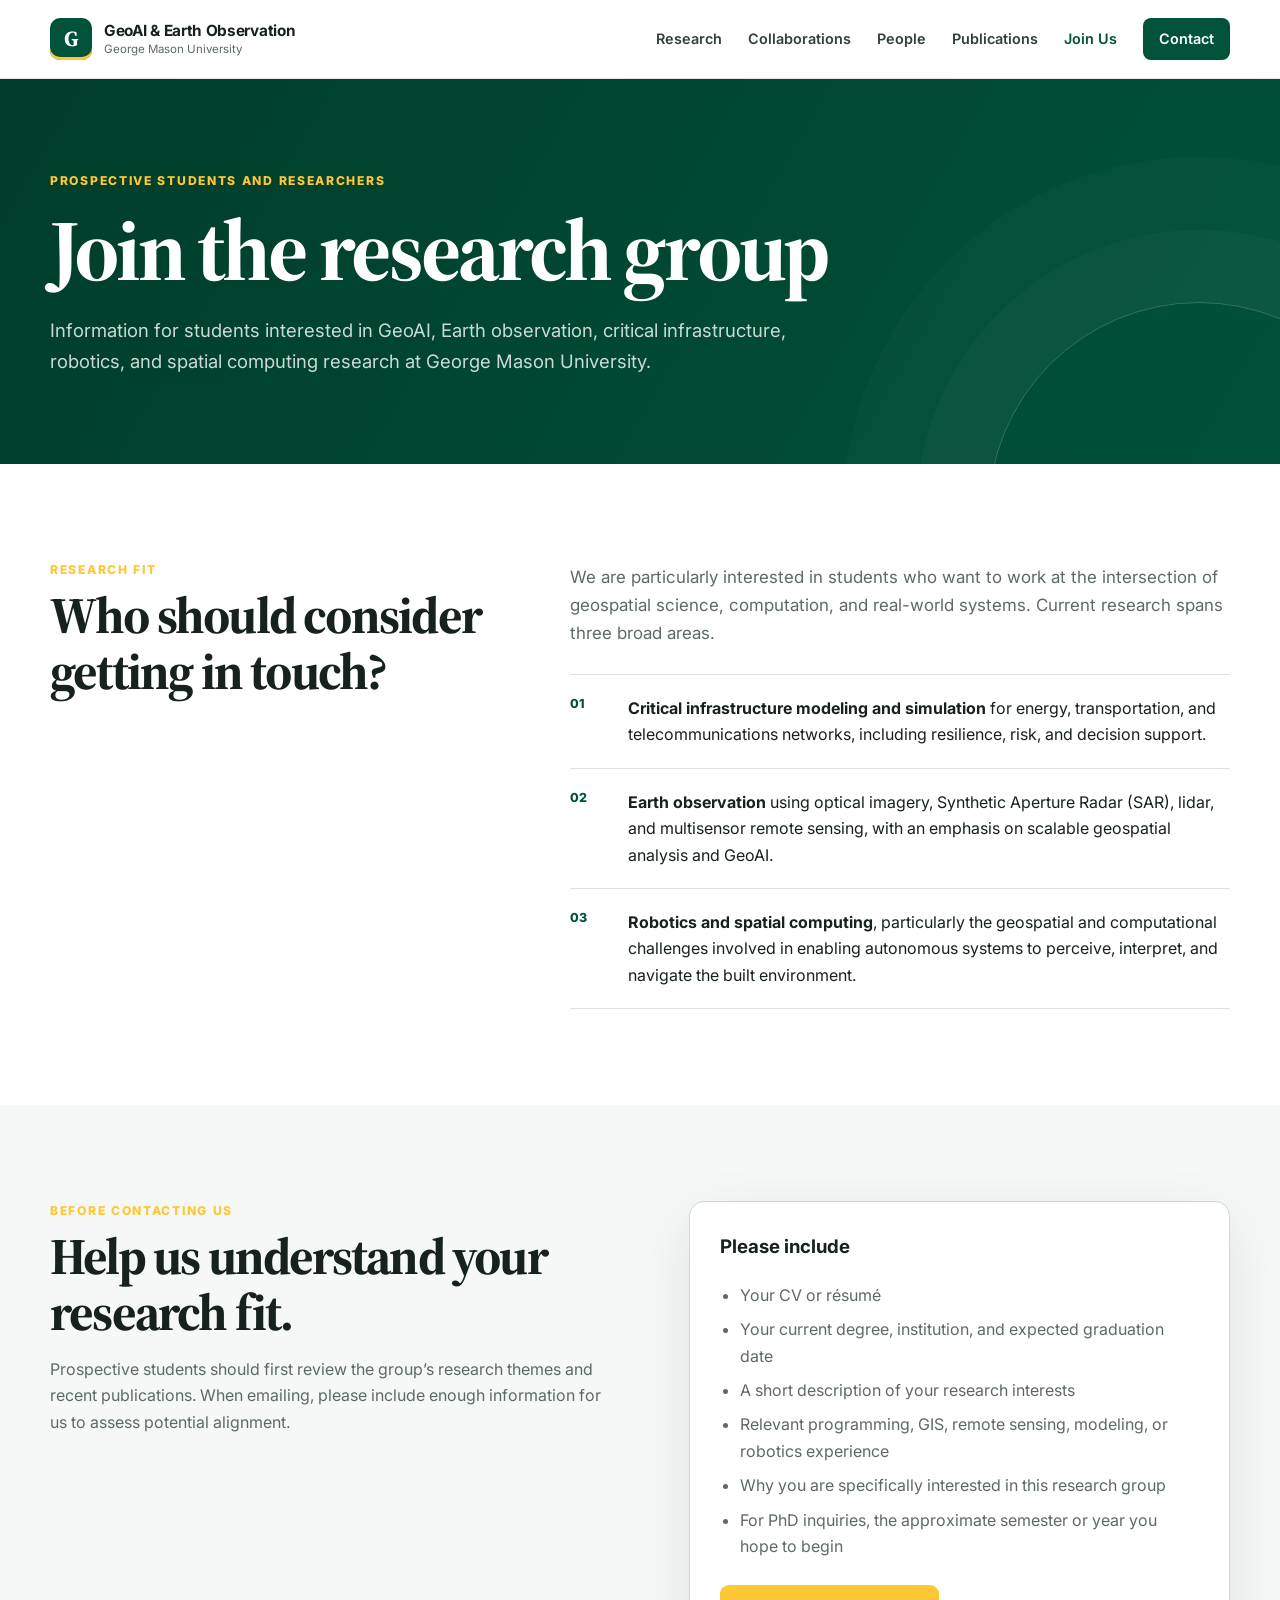
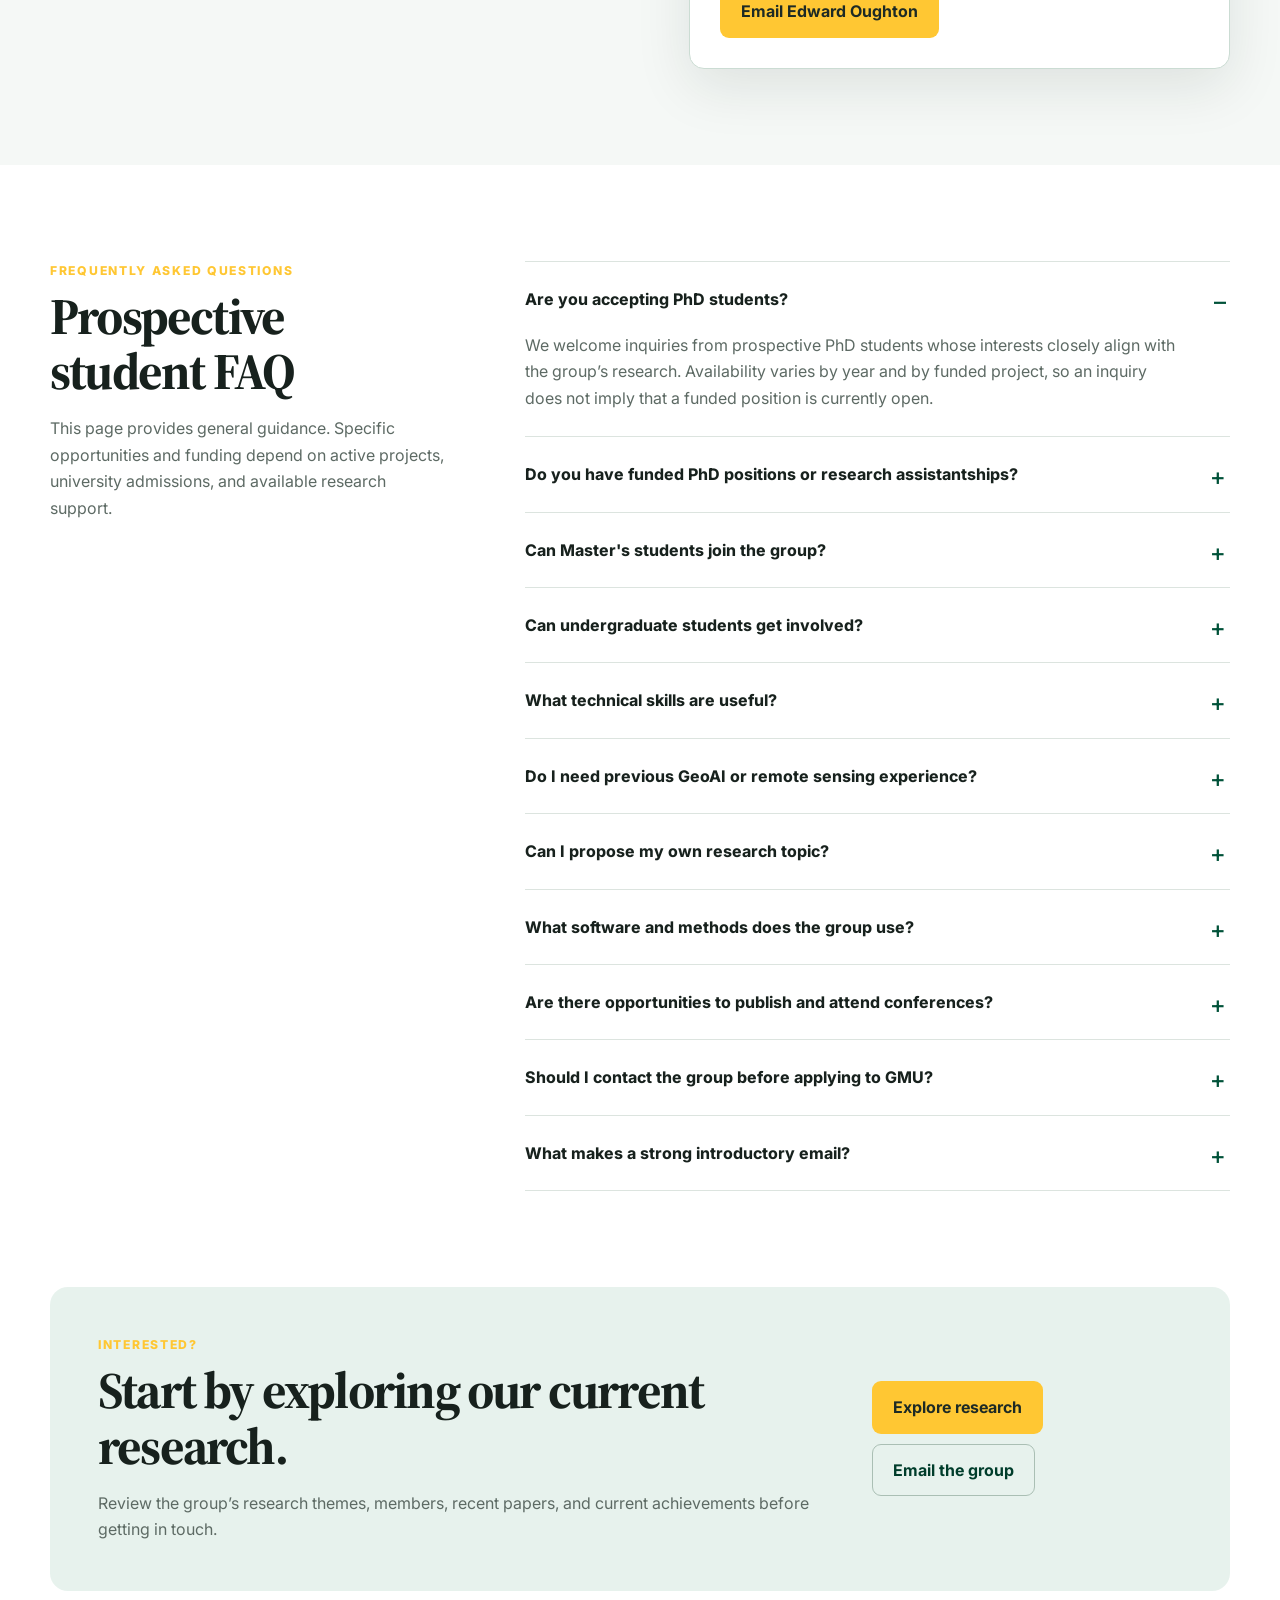
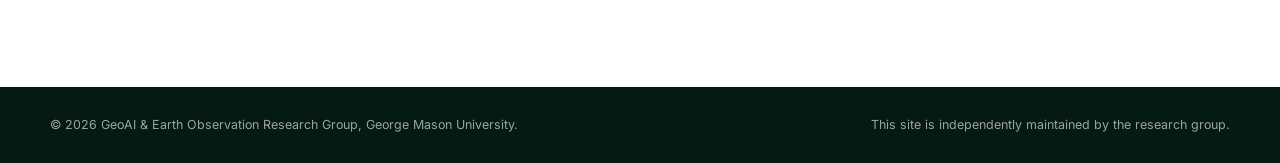
==== join.html @ 23104df9 "Add contents" ====
<!doctype html>
<html lang="en">
<head>
  <meta charset="utf-8">
  <meta name="viewport" content="width=device-width, initial-scale=1">
  <meta name="description" content="Information for prospective students interested in joining the GMU GeoAI and Earth Observation Research Group.">
  <meta name="theme-color" content="#005239">
  <title>Join Us | GMU GeoAI & Earth Observation Research Group</title>
  <link rel="preconnect" href="https://fonts.googleapis.com">
  <link rel="preconnect" href="https://fonts.gstatic.com" crossorigin>
  <link href="https://fonts.googleapis.com/css2?family=Inter:wght@400;500;600;700;800&family=Source+Serif+4:opsz,wght@8..60,600;8..60,700&display=swap" rel="stylesheet">
  <link rel="stylesheet" href="assets/css/styles.css">
  <script defer src="assets/js/main.js"></script>
</head>
<body>
  <a class="skip-link" href="#main-content">Skip to content</a>
  <header class="site-header">
    <div class="container nav-wrap">
      <a class="brand" href="index.html" aria-label="GeoAI and Earth Observation Research Group home">
        <span class="brand-mark" aria-hidden="true">G</span>
        <span class="brand-text"><strong>GeoAI & Earth Observation</strong><small>George Mason University</small></span>
      </a>
      <button class="menu-button" aria-expanded="false" aria-controls="site-navigation">
        <span class="sr-only">Toggle navigation</span><span></span><span></span><span></span>
      </button>
      <nav id="site-navigation" class="site-nav" aria-label="Primary navigation">
        <a href="index.html#research">Research</a>
        <a href="index.html#collaborations">Collaborations</a>
        <a href="index.html#people">People</a>
        <a href="index.html#publications">Publications</a>
        <a href="join.html" aria-current="page">Join Us</a>
        <a class="nav-cta" href="index.html#contact">Contact</a>
      </nav>
    </div>
  </header>

  <main id="main-content">
    <section class="subpage-hero">
      <div class="container subpage-hero-inner">
        <div class="eyebrow">Prospective students and researchers</div>
        <h1>Join the research group</h1>
        <p>Information for students interested in GeoAI, Earth observation, critical infrastructure, robotics, and spatial computing research at George Mason University.</p>
      </div>
    </section>

    <section class="section join-intro">
      <div class="container join-layout">
        <div>
          <div class="section-kicker">Research fit</div>
          <h2>Who should consider getting in touch?</h2>
        </div>
        <div class="join-copy">
          <p>We are particularly interested in students who want to work at the intersection of geospatial science, computation, and real-world systems. Current research spans three broad areas.</p>
          <ol class="numbered-themes">
            <li><strong>Critical infrastructure modeling and simulation</strong> for energy, transportation, and telecommunications networks, including resilience, risk, and decision support.</li>
            <li><strong>Earth observation</strong> using optical imagery, Synthetic Aperture Radar (SAR), lidar, and multisensor remote sensing, with an emphasis on scalable geospatial analysis and GeoAI.</li>
            <li><strong>Robotics and spatial computing</strong>, particularly the geospatial and computational challenges involved in enabling autonomous systems to perceive, interpret, and navigate the built environment.</li>
          </ol>
        </div>
      </div>
    </section>

    <section class="section section-tinted">
      <div class="container prospective-note">
        <div>
          <div class="section-kicker">Before contacting us</div>
          <h2>Help us understand your research fit.</h2>
          <p>Prospective students should first review the group’s research themes and recent publications. When emailing, please include enough information for us to assess potential alignment.</p>
        </div>
        <div class="contact-checklist">
          <h3>Please include</h3>
          <ul>
            <li>Your CV or résumé</li>
            <li>Your current degree, institution, and expected graduation date</li>
            <li>A short description of your research interests</li>
            <li>Relevant programming, GIS, remote sensing, modeling, or robotics experience</li>
            <li>Why you are specifically interested in this research group</li>
            <li>For PhD inquiries, the approximate semester or year you hope to begin</li>
          </ul>
          <a class="button button-primary" href="mailto:eoughton@gmu.edu?subject=Prospective%20GeoAI%20Research%20Student">Email Edward Oughton</a>
        </div>
      </div>
    </section>

    <section class="section faq-section">
      <div class="container faq-layout">
        <div class="faq-heading">
          <div class="section-kicker">Frequently asked questions</div>
          <h2>Prospective student FAQ</h2>
          <p>This page provides general guidance. Specific opportunities and funding depend on active projects, university admissions, and available research support.</p>
        </div>
        <div class="faq-list">
          <details open>
            <summary>Are you accepting PhD students?</summary>
            <p>We welcome inquiries from prospective PhD students whose interests closely align with the group’s research. Availability varies by year and by funded project, so an inquiry does not imply that a funded position is currently open.</p>
          </details>
          <details>
            <summary>Do you have funded PhD positions or research assistantships?</summary>
            <p>Funding opportunities depend on active grants, departmental support, and the timing of individual projects. When a specific funded position is available, details can be added to this page. Strong prospective students are still welcome to contact us to discuss research fit and possible pathways.</p>
          </details>
          <details>
            <summary>Can Master's students join the group?</summary>
            <p>Yes. Master's students may become involved through thesis or project work, research assistantships when available, independent research, or collaboration with ongoing group projects.</p>
          </details>
          <details>
            <summary>Can undergraduate students get involved?</summary>
            <p>Yes. Motivated undergraduates can contribute to suitable research tasks, particularly where they have or are developing skills in Python, GIS, remote sensing, data analysis, machine learning, or related computational methods.</p>
          </details>
          <details>
            <summary>What technical skills are useful?</summary>
            <p>Useful preparation includes Python, GIS, geospatial data processing, statistics, machine learning, remote sensing, network analysis, simulation, cloud or high-performance computing, and reproducible research workflows. The exact skill set depends on the project.</p>
          </details>
          <details>
            <summary>Do I need previous GeoAI or remote sensing experience?</summary>
            <p>Not necessarily. Strong quantitative, computational, engineering, or geospatial foundations can transfer well. We care about research potential, technical curiosity, and evidence that you can learn the methods needed for a project.</p>
          </details>
          <details>
            <summary>Can I propose my own research topic?</summary>
            <p>Potentially. Student-led ideas are welcome when they connect clearly with the group’s expertise and can be developed into a tractable research question. PhD projects generally benefit from substantial overlap with active faculty research and available data, methods, and funding.</p>
          </details>
          <details>
            <summary>What software and methods does the group use?</summary>
            <p>Projects commonly involve Python and open-source geospatial tools, GIS, Earth observation processing, machine learning and computer vision, spatial network analysis, simulation, and scalable computing. Individual projects may use additional domain-specific software or hardware.</p>
          </details>
          <details>
            <summary>Are there opportunities to publish and attend conferences?</summary>
            <p>Research is undertaken with the aim of producing rigorous, publishable scholarship where appropriate. Conference participation and publication opportunities depend on the maturity of the work, available funding, and each student’s contribution.</p>
          </details>
          <details>
            <summary>Should I contact the group before applying to GMU?</summary>
            <p>For prospective PhD students, contacting us before applying can be useful when there is a strong research match. Formal admission, however, is handled through George Mason University's relevant academic program and is separate from an informal research-group conversation.</p>
          </details>
          <details>
            <summary>What makes a strong introductory email?</summary>
            <p>A strong email is short and specific. Explain the research problem that interests you, why it connects with our work, the relevant skills or experience you already have, and what kind of opportunity you are seeking. Attach a CV and avoid generic messages sent to many faculty members.</p>
          </details>
        </div>
      </div>
    </section>

    <section class="section join-cta-section">
      <div class="container opportunity-card">
        <div>
          <div class="section-kicker">Interested?</div>
          <h2>Start by exploring our current research.</h2>
          <p>Review the group’s research themes, members, recent papers, and current achievements before getting in touch.</p>
        </div>
        <div class="join-actions">
          <a class="button button-primary" href="index.html#research">Explore research</a>
          <a class="button button-outline-dark" href="mailto:eoughton@gmu.edu?subject=Prospective%20GeoAI%20Research%20Student">Email the group</a>
        </div>
      </div>
    </section>
  </main>

  <footer class="site-footer">
    <div class="container footer-wrap">
      <p>© <span id="current-year"></span> GeoAI & Earth Observation Research Group, George Mason University.</p>
      <p>This site is independently maintained by the research group.</p>
    </div>
  </footer>
</body>
</html>
---- assets/css/styles.css ----
:root {
  --mason-green: #005239;
  --mason-green-deep: #003d2b;
  --mason-green-light: #e7f2ed;
  --mason-gold: #ffc733;
  --ink: #17211d;
  --muted: #5d6a64;
  --line: #dce4df;
  --surface: #ffffff;
  --surface-soft: #f5f8f6;
  --dark: #10251e;
  --max-width: 1180px;
  --shadow: 0 18px 55px rgba(16, 37, 30, 0.10);
}

* { box-sizing: border-box; }

html {
  scroll-behavior: smooth;
  scroll-padding-top: 88px;
}

body {
  margin: 0;
  color: var(--ink);
  background: var(--surface);
  font-family: "Inter", system-ui, -apple-system, BlinkMacSystemFont, "Segoe UI", sans-serif;
  line-height: 1.65;
}

body.menu-open { overflow: hidden; }

a { color: inherit; }

img {
  display: block;
  max-width: 100%;
}

button, input, textarea, select { font: inherit; }

.container {
  width: min(calc(100% - 40px), var(--max-width));
  margin-inline: auto;
}

.sr-only {
  position: absolute;
  width: 1px;
  height: 1px;
  padding: 0;
  margin: -1px;
  overflow: hidden;
  clip: rect(0, 0, 0, 0);
  white-space: nowrap;
  border: 0;
}

.skip-link {
  position: fixed;
  top: 12px;
  left: 12px;
  z-index: 1000;
  transform: translateY(-160%);
  padding: 10px 14px;
  background: var(--mason-gold);
  color: var(--ink);
  font-weight: 700;
  text-decoration: none;
  border-radius: 6px;
}

.skip-link:focus { transform: translateY(0); }

.site-header {
  position: sticky;
  top: 0;
  z-index: 100;
  border-bottom: 1px solid rgba(220, 228, 223, 0.85);
  background: rgba(255, 255, 255, 0.94);
  backdrop-filter: blur(14px);
}

.nav-wrap {
  min-height: 78px;
  display: flex;
  align-items: center;
  justify-content: space-between;
  gap: 24px;
}

.brand {
  display: inline-flex;
  align-items: center;
  gap: 12px;
  text-decoration: none;
}

.brand-mark {
  width: 42px;
  height: 42px;
  display: grid;
  place-items: center;
  border-radius: 10px;
  color: white;
  background: var(--mason-green);
  font-family: "Source Serif 4", Georgia, serif;
  font-weight: 700;
  font-size: 1.35rem;
  box-shadow: inset 0 -3px 0 var(--mason-gold);
}

.brand-text {
  display: flex;
  flex-direction: column;
  line-height: 1.15;
}

.brand-text strong {
  font-size: 0.96rem;
  letter-spacing: -0.02em;
}

.brand-text small {
  margin-top: 4px;
  color: var(--muted);
  font-size: 0.72rem;
}

.site-nav {
  display: flex;
  align-items: center;
  gap: 26px;
}

.site-nav a {
  color: #314039;
  font-size: 0.9rem;
  font-weight: 600;
  text-decoration: none;
}

.site-nav a:hover,
.site-nav a:focus-visible { color: var(--mason-green); }

.site-nav .nav-cta {
  padding: 9px 16px;
  color: white;
  border-radius: 8px;
  background: var(--mason-green);
}

.menu-button {
  display: none;
  width: 44px;
  height: 44px;
  padding: 10px;
  border: 0;
  background: transparent;
  cursor: pointer;
}

.menu-button span:not(.sr-only) {
  display: block;
  height: 2px;
  margin: 5px 0;
  background: var(--ink);
}

.hero {
  position: relative;
  min-height: 680px;
  display: grid;
  align-items: center;
  overflow: hidden;
  color: white;
  background:
    radial-gradient(circle at 78% 25%, rgba(255, 199, 51, 0.22), transparent 18%),
    radial-gradient(circle at 80% 50%, rgba(100, 183, 144, 0.23), transparent 28%),
    linear-gradient(120deg, #003d2b 0%, #005239 50%, #0a6a4b 100%);
}

.hero-grid {
  position: absolute;
  inset: 0;
  opacity: 0.16;
  background-image:
    linear-gradient(rgba(255,255,255,.16) 1px, transparent 1px),
    linear-gradient(90deg, rgba(255,255,255,.16) 1px, transparent 1px);
  background-size: 64px 64px;
  transform: perspective(700px) rotateX(58deg) scale(1.7) translateY(18%);
  transform-origin: center bottom;
}

.hero::after {
  content: "";
  position: absolute;
  width: 520px;
  height: 520px;
  right: -110px;
  bottom: -220px;
  border: 1px solid rgba(255,255,255,.24);
  border-radius: 50%;
  box-shadow:
    0 0 0 70px rgba(255,255,255,.025),
    0 0 0 145px rgba(255,255,255,.018);
}

.hero-content {
  position: relative;
  z-index: 2;
  padding-block: 100px 84px;
}

.eyebrow,
.section-kicker {
  color: var(--mason-gold);
  font-size: 0.76rem;
  font-weight: 800;
  letter-spacing: 0.14em;
  text-transform: uppercase;
}

.hero h1,
.section h2 {
  font-family: "Source Serif 4", Georgia, serif;
  letter-spacing: -0.035em;
  line-height: 1.08;
}

.hero h1 {
  max-width: 830px;
  margin: 18px 0 24px;
  font-size: clamp(3rem, 7vw, 5.8rem);
}

.hero-copy {
  max-width: 760px;
  margin: 0;
  color: rgba(255,255,255,.84);
  font-size: clamp(1.05rem, 2vw, 1.3rem);
}

.hero-actions {
  display: flex;
  flex-wrap: wrap;
  gap: 14px;
  margin-top: 34px;
}

.button {
  display: inline-flex;
  align-items: center;
  justify-content: center;
  min-height: 48px;
  padding: 12px 20px;
  border: 1px solid transparent;
  border-radius: 9px;
  font-weight: 700;
  text-decoration: none;
  transition: transform .2s ease, box-shadow .2s ease, background .2s ease;
}

.button:hover {
  transform: translateY(-2px);
  box-shadow: 0 12px 30px rgba(0,0,0,.16);
}

.button-primary {
  color: #1d2a25;
  background: var(--mason-gold);
}

.button-secondary {
  color: white;
  border-color: rgba(255,255,255,.45);
  background: rgba(255,255,255,.08);
}

.hero-stats {
  max-width: 760px;
  display: grid;
  grid-template-columns: repeat(3, 1fr);
  gap: 1px;
  margin: 64px 0 0;
  overflow: hidden;
  border: 1px solid rgba(255,255,255,.22);
  border-radius: 12px;
  background: rgba(255,255,255,.18);
}

.stat {
  padding: 18px 20px;
  background: rgba(0,61,43,.62);
}

.stat dt {
  color: rgba(255,255,255,.68);
  font-size: 0.75rem;
  text-transform: uppercase;
  letter-spacing: .08em;
}

.stat dd {
  margin: 2px 0 0;
  font-size: 1.3rem;
  font-weight: 800;
}

.section { padding: 96px 0; }

.section h2 {
  margin: 8px 0 0;
  font-size: clamp(2.1rem, 4vw, 3.4rem);
}

.intro-section { padding-block: 86px; }

.intro-grid {
  display: grid;
  grid-template-columns: 1.05fr .95fr;
  gap: 90px;
  align-items: start;
}

.intro-copy {
  color: var(--muted);
  font-size: 1.05rem;
}

.intro-copy p:first-child {
  margin-top: 8px;
  color: var(--ink);
  font-weight: 600;
}

.section-tinted { background: var(--surface-soft); }

.section-heading {
  display: flex;
  justify-content: space-between;
  align-items: end;
  gap: 50px;
  margin-bottom: 42px;
}

.section-heading > p {
  max-width: 500px;
  margin: 0 0 8px;
  color: var(--muted);
}

.card-grid {
  display: grid;
  grid-template-columns: repeat(2, 1fr);
  gap: 22px;
}

.research-card {
  position: relative;
  min-height: 300px;
  padding: 32px;
  overflow: hidden;
  border: 1px solid var(--line);
  border-radius: 15px;
  background: white;
  transition: transform .2s ease, box-shadow .2s ease, border-color .2s ease;
}

.research-card:hover {
  transform: translateY(-4px);
  border-color: #b7cac0;
  box-shadow: var(--shadow);
}

.research-card::after {
  content: attr(data-index);
  position: absolute;
  right: 22px;
  bottom: -26px;
  color: rgba(0,82,57,.055);
  font-family: "Source Serif 4", Georgia, serif;
  font-size: 8rem;
  font-weight: 700;
  line-height: 1;
}

.research-icon {
  width: 46px;
  height: 46px;
  display: grid;
  place-items: center;
  border-radius: 11px;
  color: var(--mason-green);
  background: var(--mason-green-light);
  font-weight: 800;
}

.research-card h3 {
  margin: 28px 0 10px;
  font-size: 1.35rem;
}

.research-card p {
  max-width: 90%;
  margin: 0;
  color: var(--muted);
}

.featured-project {
  color: white;
  background: var(--dark);
}

.project-layout {
  display: grid;
  grid-template-columns: 1fr 1fr;
  gap: 90px;
  align-items: center;
}

.project-visual {
  position: relative;
  aspect-ratio: 1 / .78;
  min-height: 390px;
  overflow: hidden;
  border: 1px solid rgba(255,255,255,.15);
  border-radius: 20px;
  background:
    linear-gradient(rgba(255,255,255,.05) 1px, transparent 1px),
    linear-gradient(90deg, rgba(255,255,255,.05) 1px, transparent 1px),
    radial-gradient(circle at 50% 55%, #0a6a4b, #061a14 60%);
  background-size: 34px 34px, 34px 34px, auto;
}

.earth-disc {
  position: absolute;
  width: 230px;
  height: 230px;
  left: 50%;
  top: 54%;
  transform: translate(-50%, -50%);
  border-radius: 50%;
  background:
    radial-gradient(circle at 35% 30%, rgba(255,255,255,.45), transparent 5%),
    radial-gradient(circle at 60% 40%, #62a985 0 12%, transparent 13%),
    radial-gradient(circle at 38% 60%, #82b59c 0 16%, transparent 17%),
    radial-gradient(circle at 50% 50%, #265f4b, #0c3e2d 70%);
  box-shadow:
    inset -30px -20px 50px rgba(0,0,0,.4),
    0 0 60px rgba(80,190,135,.25);
}

.orbit {
  position: absolute;
  left: 50%;
  top: 54%;
  border: 1px solid rgba(255,199,51,.68);
  border-radius: 50%;
}

.orbit-one {
  width: 360px;
  height: 160px;
  transform: translate(-50%, -50%) rotate(-20deg);
}

.orbit-two {
  width: 370px;
  height: 170px;
  transform: translate(-50%, -50%) rotate(62deg);
  border-color: rgba(255,255,255,.35);
}

.data-node {
  position: absolute;
  width: 12px;
  height: 12px;
  border: 3px solid var(--mason-gold);
  border-radius: 50%;
  background: white;
  box-shadow: 0 0 18px var(--mason-gold);
}

.node-one { left: 22%; top: 33%; }
.node-two { right: 20%; top: 30%; }
.node-three { right: 31%; bottom: 19%; }

.project-copy h2 { margin-bottom: 24px; }

.project-copy p {
  color: rgba(255,255,255,.74);
  font-size: 1.05rem;
}

.tag-list {
  display: flex;
  flex-wrap: wrap;
  gap: 9px;
  padding: 0;
  margin: 28px 0;
  list-style: none;
}

.tag-list li {
  padding: 7px 10px;
  border: 1px solid rgba(255,255,255,.2);
  border-radius: 999px;
  color: rgba(255,255,255,.8);
  font-size: .78rem;
  font-weight: 600;
}

.text-link {
  display: inline-flex;
  gap: 10px;
  align-items: center;
  color: var(--mason-green);
  font-weight: 750;
  text-decoration: none;
}

.project-copy .text-link,
.light-link { color: var(--mason-gold); }

.filter-row {
  display: flex;
  flex-wrap: wrap;
  gap: 9px;
  margin-bottom: 30px;
}

.filter-button {
  padding: 8px 14px;
  border: 1px solid var(--line);
  border-radius: 999px;
  color: var(--muted);
  background: white;
  font-weight: 650;
  cursor: pointer;
}

.filter-button.active,
.filter-button:hover {
  color: white;
  border-color: var(--mason-green);
  background: var(--mason-green);
}

.people-grid {
  display: grid;
  grid-template-columns: repeat(3, 1fr);
  gap: 24px;
}

.person-card {
  overflow: hidden;
  border: 1px solid var(--line);
  border-radius: 14px;
  background: white;
}

.person-image {
  aspect-ratio: 4 / 3;
  display: grid;
  place-items: center;
  color: rgba(255,255,255,.9);
  background:
    linear-gradient(135deg, rgba(255,255,255,.14), transparent),
    var(--mason-green);
  font-family: "Source Serif 4", Georgia, serif;
  font-size: 3.2rem;
  font-weight: 700;
}

.person-image img {
  width: 100%;
  height: 100%;
  object-fit: cover;
  object-position: center;
}

.person-image.image-fallback {
  color: rgba(255,255,255,.9);
}

.person-body { padding: 23px; }

.person-role {
  color: var(--mason-green);
  font-size: .74rem;
  font-weight: 800;
  letter-spacing: .08em;
  text-transform: uppercase;
}

.person-card h3 {
  margin: 6px 0 8px;
  font-size: 1.2rem;
}

.person-card p {
  margin: 0 0 16px;
  color: var(--muted);
  font-size: .9rem;
}

.section-dark {
  color: white;
  background: var(--dark);
}

.section-heading-light > p { color: rgba(255,255,255,.65); }

.publication-list {
  border-top: 1px solid rgba(255,255,255,.14);
}

.publication-item {
  display: grid;
  grid-template-columns: 90px 1fr auto;
  gap: 28px;
  align-items: start;
  padding: 28px 0;
  border-bottom: 1px solid rgba(255,255,255,.14);
}

.publication-year {
  color: var(--mason-gold);
  font-weight: 800;
}

.publication-item h3 {
  margin: 0 0 7px;
  font-size: 1.05rem;
  line-height: 1.45;
}

.publication-item p {
  margin: 0;
  color: rgba(255,255,255,.62);
  font-size: .9rem;
}

.publication-type {
  padding: 6px 9px;
  border: 1px solid rgba(255,255,255,.2);
  border-radius: 6px;
  color: rgba(255,255,255,.72);
  font-size: .7rem;
  font-weight: 700;
  text-transform: uppercase;
}

.news-grid {
  display: grid;
  grid-template-columns: repeat(3, 1fr);
  gap: 24px;
}

.news-card {
  display: flex;
  min-height: 300px;
  flex-direction: column;
  padding: 26px;
  border: 1px solid var(--line);
  border-radius: 14px;
  background: white;
}

.news-meta {
  display: flex;
  gap: 8px;
  align-items: center;
  color: var(--muted);
  font-size: .76rem;
  font-weight: 650;
}

.news-type {
  color: var(--mason-green);
  font-weight: 800;
  text-transform: uppercase;
}

.news-card h3 {
  margin: 28px 0 12px;
  font-family: "Source Serif 4", Georgia, serif;
  font-size: 1.42rem;
  line-height: 1.25;
}

.news-card p {
  margin: 0 0 22px;
  color: var(--muted);
  font-size: .9rem;
}

.news-card .text-link { margin-top: auto; }

.opportunity-section {
  padding-top: 0;
}

.opportunity-card {
  display: flex;
  align-items: center;
  justify-content: space-between;
  gap: 50px;
  padding: 48px;
  border-radius: 18px;
  background: var(--mason-green-light);
}

.opportunity-card p {
  max-width: 720px;
  margin-bottom: 0;
  color: var(--muted);
}

.contact-section {
  color: white;
  background: var(--mason-green);
}

.contact-grid {
  display: grid;
  grid-template-columns: 1fr 1fr;
  gap: 80px;
}

.contact-section .section-kicker { color: var(--mason-gold); }

.contact-section p { color: rgba(255,255,255,.72); }

.contact-links {
  display: grid;
  align-content: start;
}

.contact-links a {
  padding: 15px 0;
  border-bottom: 1px solid rgba(255,255,255,.22);
  color: white;
  font-weight: 650;
  text-decoration: none;
}

.site-footer {
  padding: 28px 0;
  color: rgba(255,255,255,.6);
  background: #061a14;
  font-size: .78rem;
}

.footer-wrap {
  display: flex;
  justify-content: space-between;
  gap: 24px;
}

.footer-wrap p { margin: 0; }

:focus-visible {
  outline: 3px solid var(--mason-gold);
  outline-offset: 3px;
}

@media (max-width: 900px) {
  .menu-button { display: block; }

  .site-nav {
    position: fixed;
    inset: 78px 0 auto 0;
    display: none;
    height: calc(100vh - 78px);
    padding: 28px 20px;
    flex-direction: column;
    align-items: stretch;
    gap: 8px;
    background: white;
  }

  .site-nav.open { display: flex; }

  .site-nav a {
    padding: 13px 12px;
    border-bottom: 1px solid var(--line);
    font-size: 1rem;
  }

  .site-nav .nav-cta {
    margin-top: 10px;
    text-align: center;
  }

  .intro-grid,
  .project-layout,
  .contact-grid {
    grid-template-columns: 1fr;
    gap: 46px;
  }

  .people-grid,
  .news-grid {
    grid-template-columns: repeat(2, 1fr);
  }

  .project-visual { min-height: 340px; }
}

@media (max-width: 680px) {
  .container { width: min(calc(100% - 28px), var(--max-width)); }

  .brand-text strong { font-size: .82rem; }
  .brand-text small { font-size: .64rem; }

  .hero { min-height: auto; }
  .hero-content { padding-block: 86px 64px; }
  .hero h1 { font-size: clamp(2.65rem, 14vw, 4.1rem); }
  .hero-stats { grid-template-columns: 1fr; }
  .stat { padding: 13px 16px; }

  .section { padding: 70px 0; }

  .section-heading {
    align-items: start;
    flex-direction: column;
    gap: 18px;
    margin-bottom: 30px;
  }

  .card-grid,
  .people-grid,
  .news-grid {
    grid-template-columns: 1fr;
  }

  .research-card { min-height: 260px; }

  .project-visual { min-height: 300px; }
  .earth-disc { width: 170px; height: 170px; }
  .orbit-one { width: 275px; height: 125px; }
  .orbit-two { width: 285px; height: 135px; }

  .publication-item {
    grid-template-columns: 64px 1fr;
    gap: 15px;
  }

  .publication-type {
    grid-column: 2;
    justify-self: start;
  }

  .opportunity-card {
    align-items: stretch;
    flex-direction: column;
    padding: 30px 24px;
  }

  .footer-wrap {
    flex-direction: column;
    gap: 8px;
  }
}

@media (prefers-reduced-motion: reduce) {
  html { scroll-behavior: auto; }
  *, *::before, *::after {
    animation-duration: .01ms !important;
    animation-iteration-count: 1 !important;
    transition-duration: .01ms !important;
  }
}


/* Join Us page */
.subpage-hero {
  position: relative;
  overflow: hidden;
  color: white;
  background: linear-gradient(120deg, var(--mason-green-deep), var(--mason-green));
}

.subpage-hero::after {
  content: "";
  position: absolute;
  width: 420px;
  height: 420px;
  right: -130px;
  bottom: -260px;
  border: 1px solid rgba(255,255,255,.2);
  border-radius: 50%;
  box-shadow: 0 0 0 72px rgba(255,255,255,.025), 0 0 0 145px rgba(255,255,255,.018);
}

.subpage-hero-inner { position: relative; z-index: 1; padding: 92px 0 88px; }
.subpage-hero h1 {
  max-width: 820px;
  margin: 14px 0 20px;
  font-family: "Source Serif 4", Georgia, serif;
  font-size: clamp(3rem, 7vw, 5.4rem);
  line-height: 1.04;
  letter-spacing: -.04em;
}
.subpage-hero p { max-width: 790px; margin: 0; color: rgba(255,255,255,.8); font-size: 1.16rem; }

.join-layout { display: grid; grid-template-columns: .8fr 1.2fr; gap: 80px; align-items: start; }
.join-layout h2, .prospective-note h2, .faq-heading h2 {
  margin: 8px 0 0;
  font-family: "Source Serif 4", Georgia, serif;
  font-size: clamp(2rem, 4vw, 3.2rem);
  line-height: 1.08;
  letter-spacing: -.035em;
}
.join-copy > p { margin-top: 4px; font-size: 1.06rem; color: var(--muted); }
.numbered-themes { margin: 26px 0 0; padding: 0; list-style: none; counter-reset: themes; }
.numbered-themes li { position: relative; padding: 20px 0 20px 58px; border-top: 1px solid var(--line); counter-increment: themes; }
.numbered-themes li:last-child { border-bottom: 1px solid var(--line); }
.numbered-themes li::before {
  content: counter(themes, decimal-leading-zero);
  position: absolute; left: 0; top: 19px; color: var(--mason-green); font-weight: 800; font-size: .78rem;
}

.prospective-note { display: grid; grid-template-columns: 1fr .95fr; gap: 70px; align-items: start; }
.prospective-note > div:first-child > p { color: var(--muted); max-width: 620px; }
.contact-checklist { padding: 30px; border: 1px solid #cbdcd3; border-radius: 15px; background: white; box-shadow: var(--shadow); }
.contact-checklist h3 { margin-top: 0; }
.contact-checklist ul { padding-left: 20px; margin: 0 0 26px; color: var(--muted); }
.contact-checklist li { margin: 8px 0; }

.faq-layout { display: grid; grid-template-columns: .72fr 1.28fr; gap: 78px; align-items: start; }
.faq-heading { position: sticky; top: 110px; }
.faq-heading > p { color: var(--muted); }
.faq-list { border-top: 1px solid var(--line); }
.faq-list details { border-bottom: 1px solid var(--line); }
.faq-list summary { position: relative; padding: 24px 46px 24px 0; cursor: pointer; font-weight: 750; list-style: none; }
.faq-list summary::-webkit-details-marker { display: none; }
.faq-list summary::after { content: "+"; position: absolute; right: 4px; top: 20px; color: var(--mason-green); font-size: 1.5rem; font-weight: 500; }
.faq-list details[open] summary::after { content: "–"; }
.faq-list details p { max-width: 780px; margin: -4px 50px 25px 0; color: var(--muted); }

.join-cta-section { padding-top: 0; }
.join-actions { display: flex; flex-wrap: wrap; gap: 10px; }
.button-outline-dark { border-color: #aabfb4; color: var(--mason-green-deep); background: transparent; }

@media (max-width: 900px) {
  .join-layout, .prospective-note, .faq-layout { grid-template-columns: 1fr; gap: 42px; }
  .faq-heading { position: static; }
}

@media (max-width: 680px) {
  .subpage-hero-inner { padding: 72px 0 68px; }
  .contact-checklist { padding: 24px; }
  .numbered-themes li { padding-left: 46px; }
  .join-actions { flex-direction: column; }
}


/* Cross-disciplinary research gateway and collaboration pages */
.collaboration-gateway { background: #fff; }
.collaboration-card-grid { display: grid; grid-template-columns: repeat(3, 1fr); gap: 18px; }
.collaboration-card {
  position: relative; min-height: 310px; display: flex; flex-direction: column; justify-content: space-between; gap: 30px;
  padding: 30px; overflow: hidden; border: 1px solid var(--line); border-radius: 16px; background: var(--surface);
  text-decoration: none;
}
.collaboration-card::before { content: ""; position: absolute; inset: 0 auto auto 0; width: 100%; height: 4px; background: var(--mason-green); }
.collaboration-code {
  width: fit-content; min-width: 52px; height: 52px; display: grid; place-items: center; padding: 0 11px; border-radius: 11px;
  color: var(--mason-green-deep); background: var(--mason-green-light); font-size: .78rem; font-weight: 800; letter-spacing: .04em;
}
.collaboration-overline { color: var(--mason-green); font-size: .69rem; font-weight: 800; letter-spacing: .1em; text-transform: uppercase; }
.collaboration-card h3 { margin: 7px 0 10px; font-family: "Source Serif 4", Georgia, serif; font-size: 1.7rem; line-height: 1.1; letter-spacing: -.025em; }
.collaboration-card p { margin: 0; color: var(--muted); font-size: .94rem; }
.collaboration-arrow { align-self: flex-end; color: var(--mason-green); font-size: 1.5rem; font-weight: 700; }

.collab-hero { position: relative; overflow: hidden; color: white; background: linear-gradient(125deg, #062c20 0%, var(--mason-green) 64%, #086849 100%); }
.collab-hero-grid { position: absolute; inset: 0; opacity: .1; background-image: linear-gradient(rgba(255,255,255,.2) 1px, transparent 1px), linear-gradient(90deg, rgba(255,255,255,.2) 1px, transparent 1px); background-size: 56px 56px; }
.collab-hero-layout { position: relative; z-index: 1; min-height: 610px; display: grid; grid-template-columns: 1.3fr .7fr; gap: 70px; align-items: center; padding-block: 88px; }
.collab-hero-copy h1 { max-width: 850px; margin: 15px 0 22px; font-family: "Source Serif 4", Georgia, serif; font-size: clamp(3rem, 6.7vw, 5.6rem); line-height: 1.02; letter-spacing: -.045em; }
.collab-hero-copy > p { max-width: 780px; margin: 0; color: rgba(255,255,255,.82); font-size: 1.15rem; }
.collab-emblem { justify-self: end; width: 250px; aspect-ratio: 1; display: grid; place-items: center; align-content: center; gap: 8px; border: 1px solid rgba(255,255,255,.26); border-radius: 50%; box-shadow: 0 0 0 35px rgba(255,255,255,.025), 0 0 0 72px rgba(255,255,255,.018); text-align: center; }
.collab-emblem span { color: var(--mason-gold); font-family: "Source Serif 4", Georgia, serif; font-size: 3.4rem; font-weight: 700; letter-spacing: -.05em; }
.collab-emblem small { color: rgba(255,255,255,.63); font-size: .72rem; font-weight: 700; letter-spacing: .1em; line-height: 1.45; text-transform: uppercase; }
.collab-note { padding-left: 18px; border-left: 3px solid var(--mason-gold); color: var(--ink) !important; font-weight: 600; }
.collab-topic-grid { display: grid; grid-template-columns: repeat(2, 1fr); gap: 18px; }
.collab-topic-card { min-height: 250px; padding: 30px; border: 1px solid #d4e1da; border-radius: 15px; background: white; }
.collab-number { color: var(--mason-green); font-size: .72rem; font-weight: 800; letter-spacing: .12em; }
.collab-topic-card h3 { margin: 30px 0 10px; font-family: "Source Serif 4", Georgia, serif; font-size: 1.65rem; line-height: 1.12; }
.collab-topic-card p { margin: 0; color: var(--muted); }
.collab-methods-section { background: #fff; }
.collab-two-column { display: grid; grid-template-columns: 1fr 1fr; gap: 20px; }
.collab-panel { min-height: 510px; padding: 44px; border: 1px solid var(--line); border-radius: 18px; background: var(--surface-soft); }
.collab-panel-dark { color: white; background: var(--dark); border-color: var(--dark); }
.collab-panel h2 { max-width: 520px; font-size: clamp(2.05rem, 4vw, 3.25rem); }
.method-list { display: flex; flex-wrap: wrap; gap: 10px; margin: 42px 0 0; padding: 0; list-style: none; }
.method-list li { padding: 10px 13px; border: 1px solid rgba(255,255,255,.19); border-radius: 999px; color: rgba(255,255,255,.78); font-size: .85rem; }
.question-list { margin: 35px 0 0; padding: 0; list-style: none; counter-reset: qs; }
.question-list li { position: relative; padding: 17px 0 17px 45px; border-top: 1px solid var(--line); counter-increment: qs; }
.question-list li:last-child { border-bottom: 1px solid var(--line); }
.question-list li::before { content: counter(qs, decimal-leading-zero); position: absolute; left: 0; top: 18px; color: var(--mason-green); font-size: .72rem; font-weight: 800; }
.related-section { padding-top: 30px; }
.related-collab-grid { display: grid; grid-template-columns: 1fr 1fr; gap: 16px; }
.related-collab { display: grid; grid-template-columns: 1fr auto; gap: 7px 20px; padding: 26px 28px; border: 1px solid var(--line); border-radius: 14px; text-decoration: none; }
.related-collab span:first-child { grid-column: 1 / -1; color: var(--mason-green); font-size: .68rem; font-weight: 800; letter-spacing: .1em; text-transform: uppercase; }
.related-collab strong { font-family: "Source Serif 4", Georgia, serif; font-size: 1.35rem; }
.related-collab span:last-child { color: var(--mason-green); font-size: 1.3rem; }
.related-collab:hover { border-color: #b9ccc2; box-shadow: 0 10px 28px rgba(16,37,30,.08); }
.site-nav a[aria-current="page"] { color: var(--mason-green); }

@media (max-width: 900px) {
  .collaboration-card-grid { grid-template-columns: 1fr; }
  .collaboration-card { min-height: 240px; }
  .collab-hero-layout { min-height: auto; grid-template-columns: 1fr; gap: 45px; }
  .collab-emblem { justify-self: start; width: 190px; }
  .collab-topic-grid, .collab-two-column { grid-template-columns: 1fr; }
  .collab-panel { min-height: auto; }
}
@media (max-width: 680px) {
  .collab-hero-layout { padding-block: 72px 74px; }
  .collab-emblem { display: none; }
  .collab-topic-grid, .related-collab-grid { grid-template-columns: 1fr; }
  .collab-topic-card, .collab-panel { padding: 26px 24px; }
}
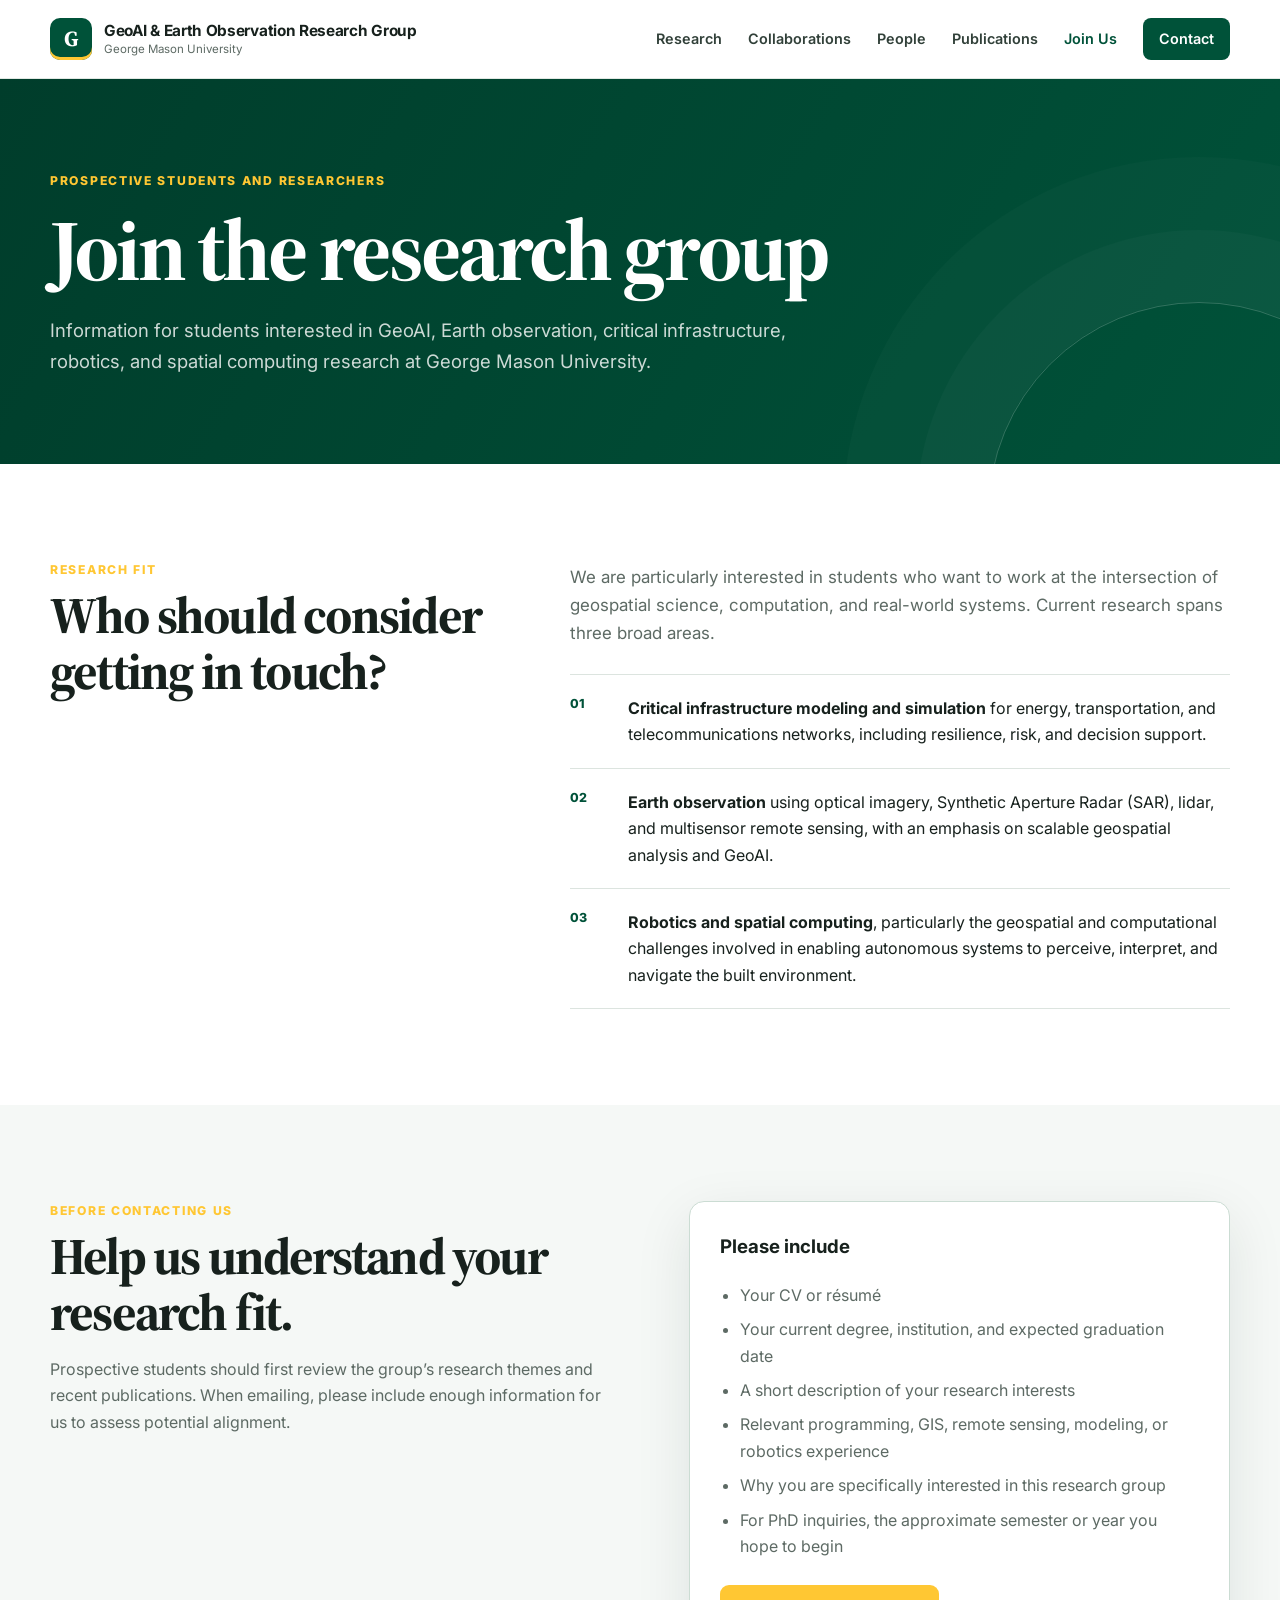
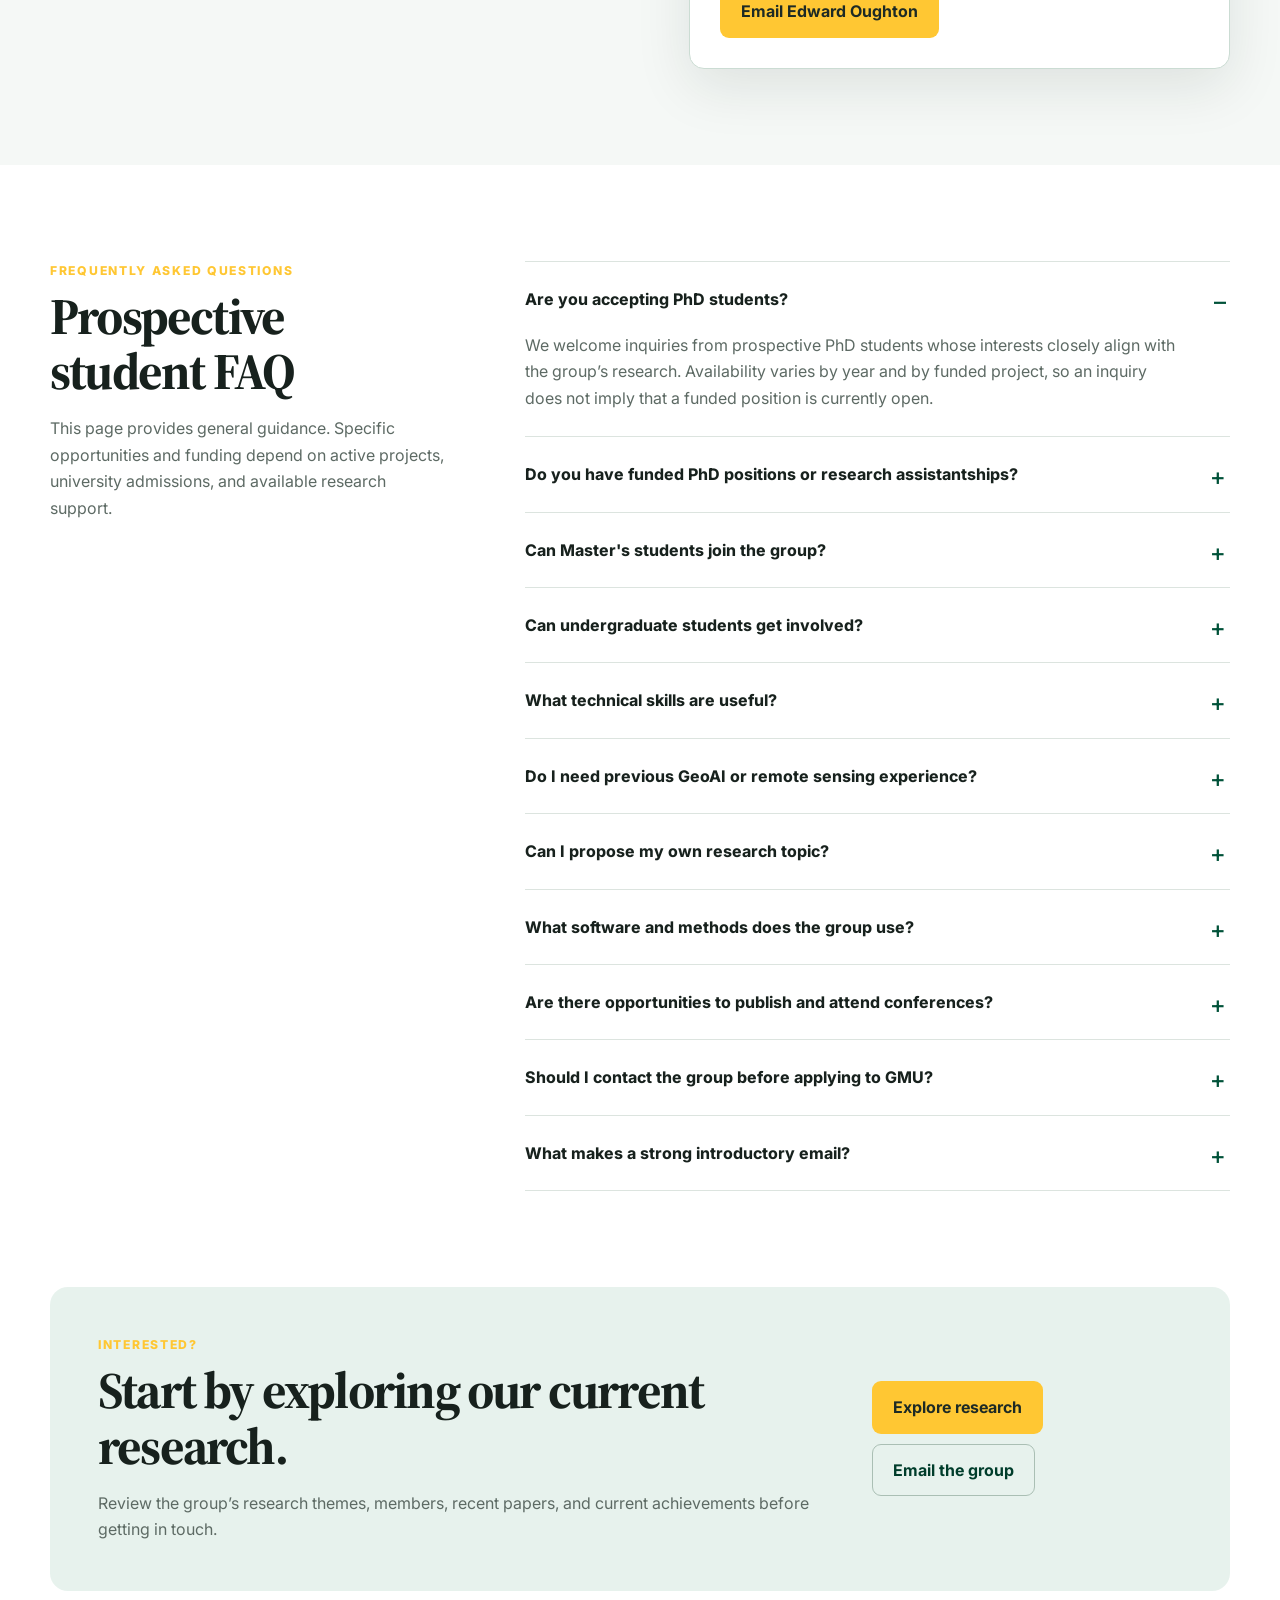
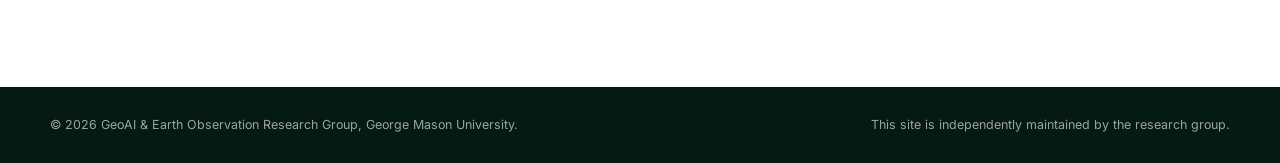
==== commit 970833db: "Update website changes" ====
--- a/join.html
+++ b/join.html
@@ -18,7 +18,7 @@
     <div class="container nav-wrap">
       <a class="brand" href="index.html" aria-label="GeoAI and Earth Observation Research Group home">
         <span class="brand-mark" aria-hidden="true">G</span>
-        <span class="brand-text"><strong>GeoAI & Earth Observation</strong><small>George Mason University</small></span>
+        <span class="brand-text"><strong>GeoAI & Earth Observation Research Group</strong><small>George Mason University</small></span>
       </a>
       <button class="menu-button" aria-expanded="false" aria-controls="site-navigation">
         <span class="sr-only">Toggle navigation</span><span></span><span></span><span></span>
--- a/assets/css/styles.css
+++ b/assets/css/styles.css
@@ -561,7 +561,7 @@
 }
 
 .person-image {
-  aspect-ratio: 4 / 3;
+  aspect-ratio: 10 / 11;
   display: grid;
   place-items: center;
   color: rgba(255,255,255,.9);
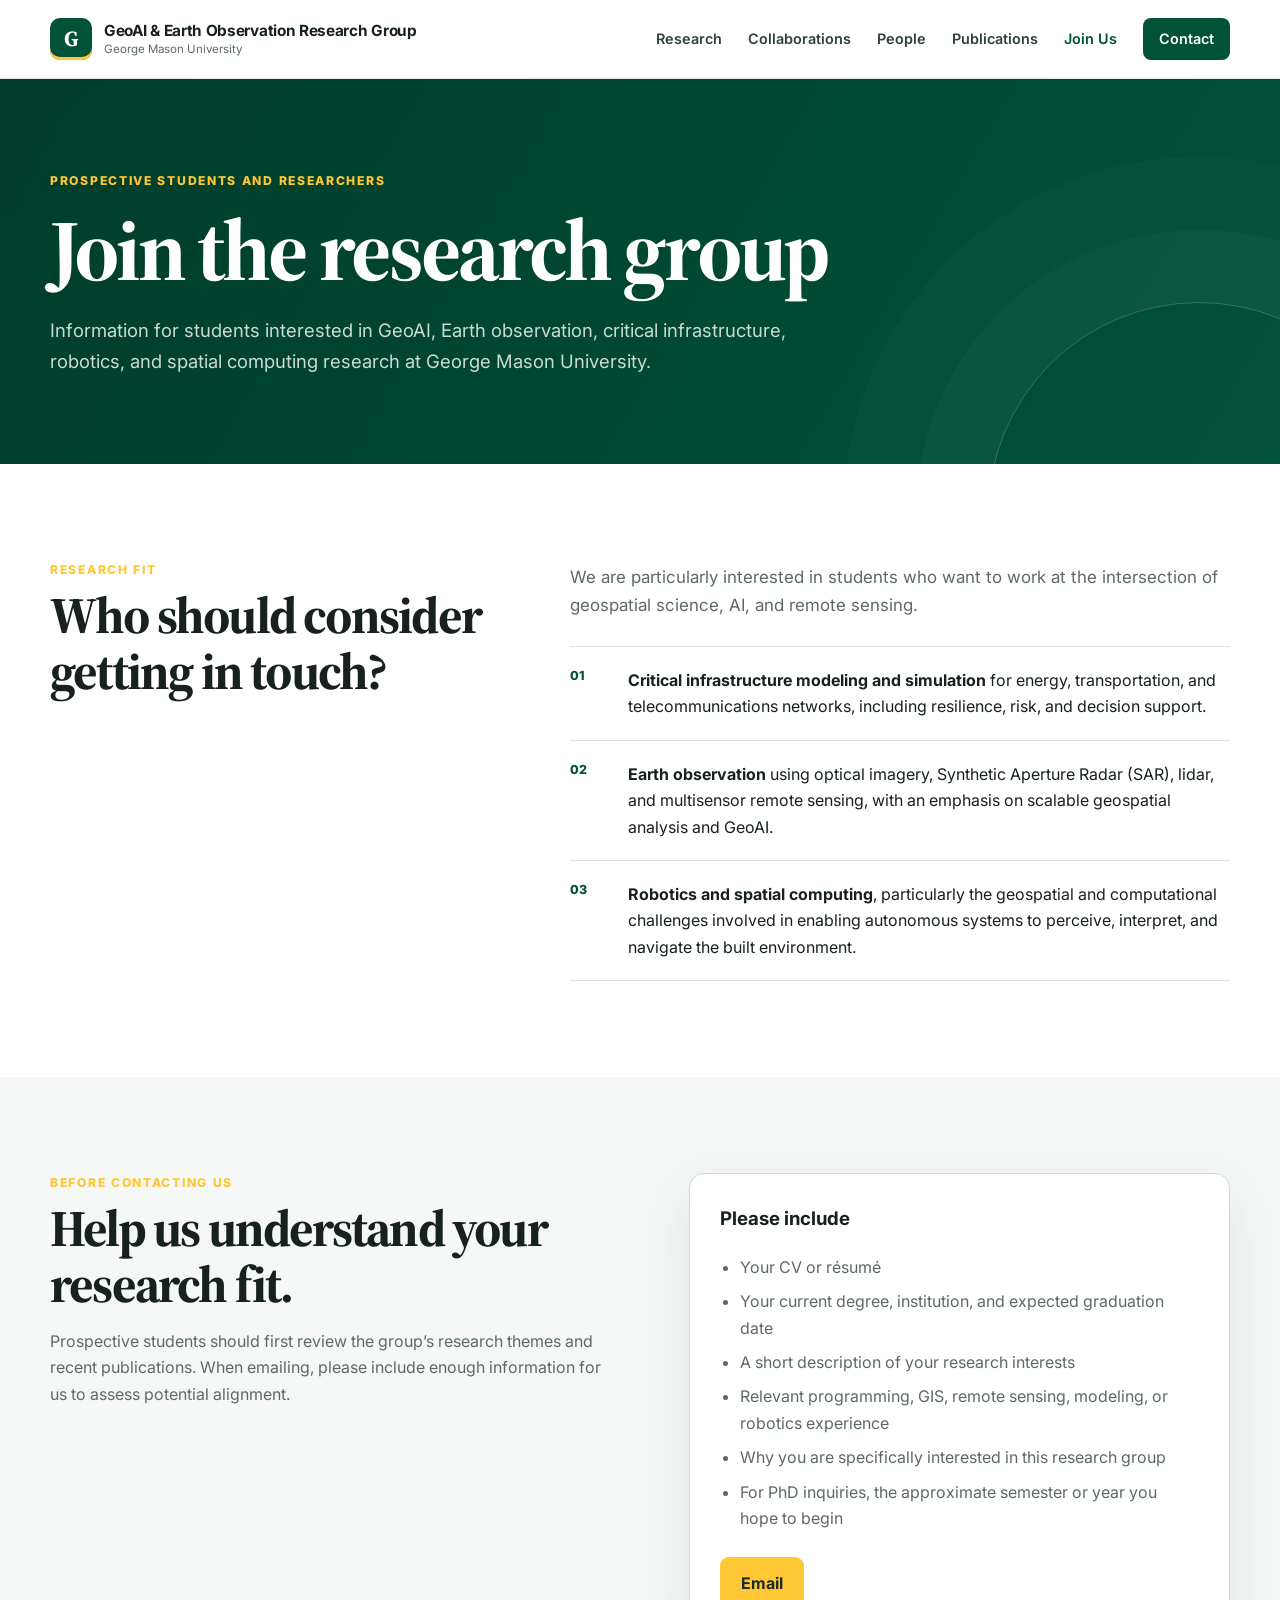
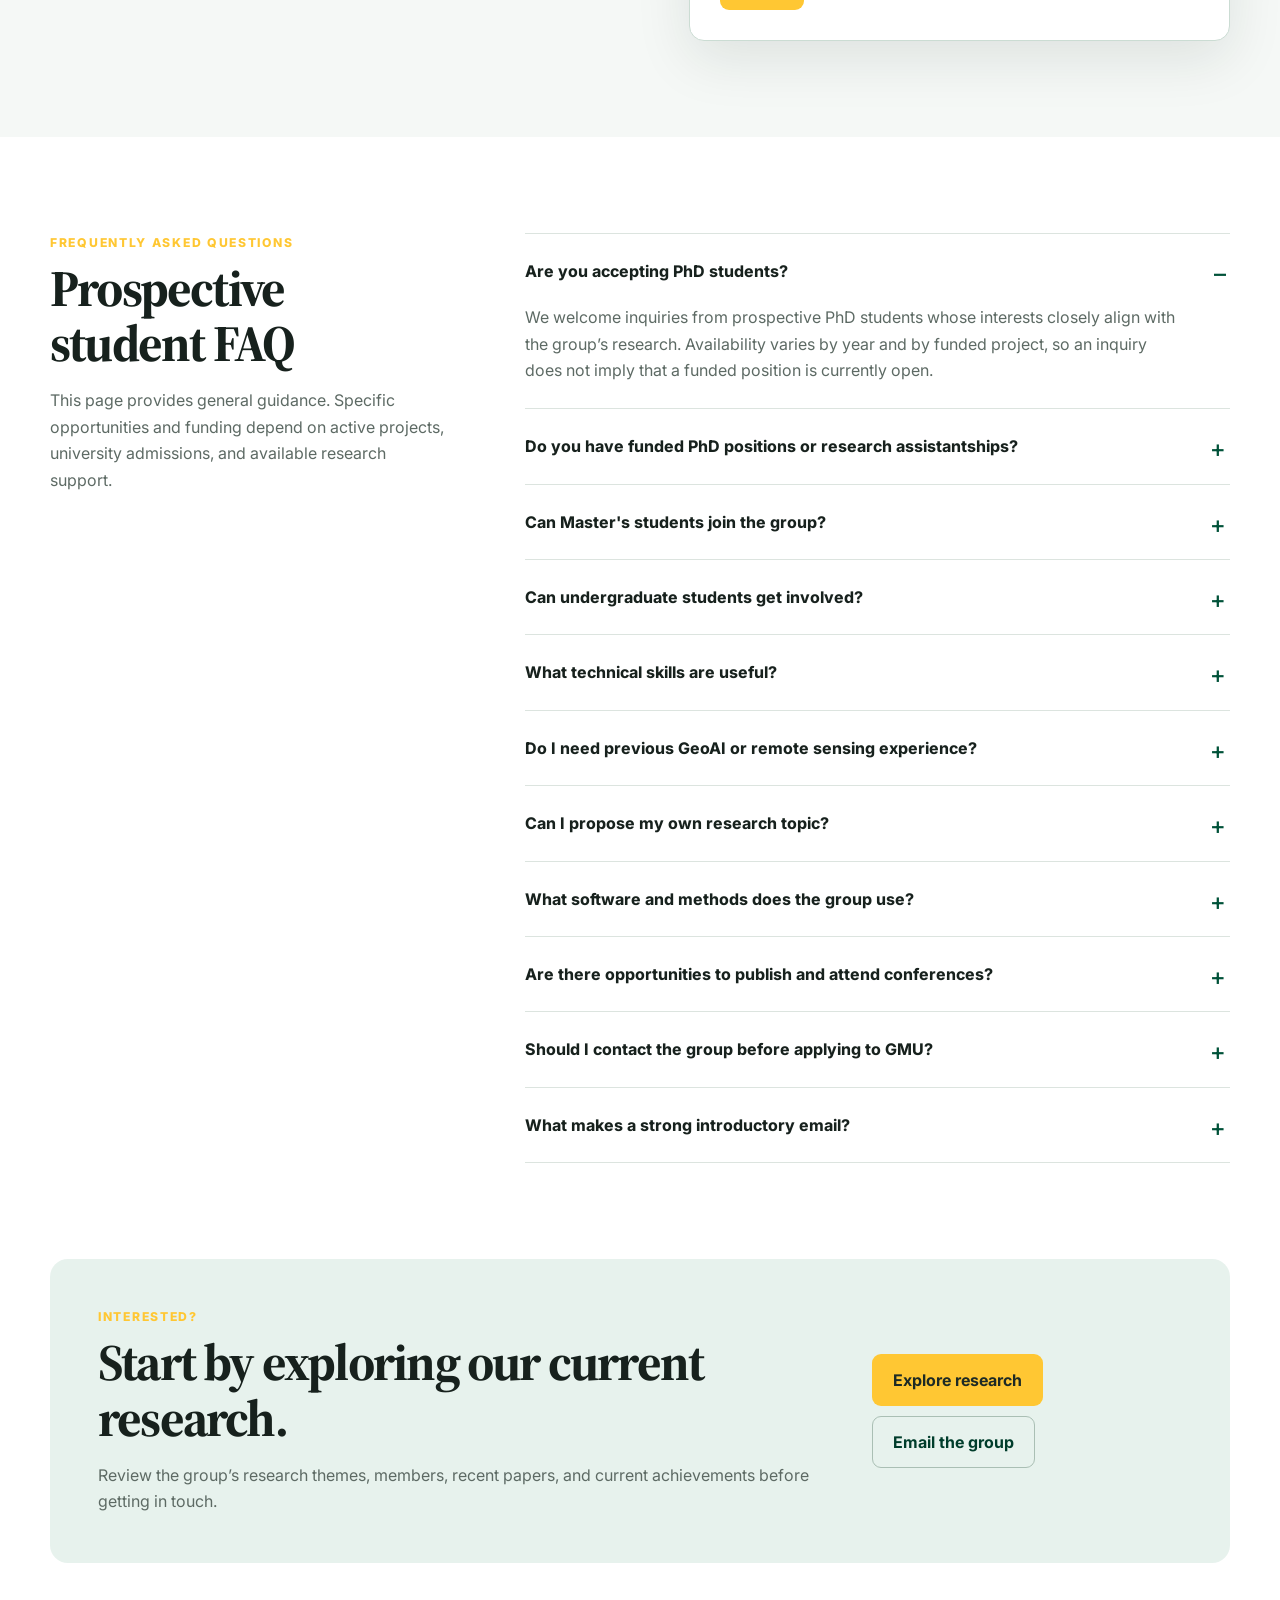
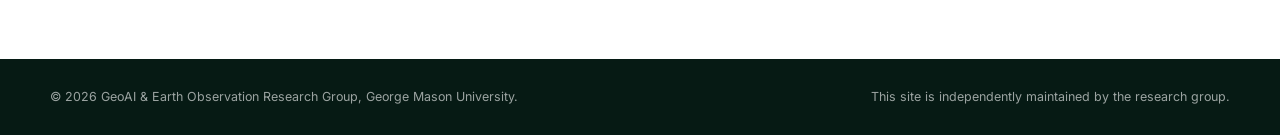
==== commit 674f820d: "Update news section" ====
--- a/join.html
+++ b/join.html
@@ -50,7 +50,7 @@
           <h2>Who should consider getting in touch?</h2>
         </div>
         <div class="join-copy">
-          <p>We are particularly interested in students who want to work at the intersection of geospatial science, computation, and real-world systems. Current research spans three broad areas.</p>
+          <p>We are particularly interested in students who want to work at the intersection of geospatial science, AI, and remote sensing.</p>
           <ol class="numbered-themes">
             <li><strong>Critical infrastructure modeling and simulation</strong> for energy, transportation, and telecommunications networks, including resilience, risk, and decision support.</li>
             <li><strong>Earth observation</strong> using optical imagery, Synthetic Aperture Radar (SAR), lidar, and multisensor remote sensing, with an emphasis on scalable geospatial analysis and GeoAI.</li>
@@ -77,7 +77,7 @@
             <li>Why you are specifically interested in this research group</li>
             <li>For PhD inquiries, the approximate semester or year you hope to begin</li>
           </ul>
-          <a class="button button-primary" href="mailto:eoughton@gmu.edu?subject=Prospective%20GeoAI%20Research%20Student">Email Edward Oughton</a>
+          <a class="button button-primary" href="mailto:eoughton@gmu.edu?subject=Prospective%20GeoAI%20Research%20Student">Email</a>
         </div>
       </div>
     </section>
--- a/assets/css/styles.css
+++ b/assets/css/styles.css
@@ -697,6 +697,35 @@
 }
 
 .news-card .text-link { margin-top: auto; }
+
+.news-pagination {
+  display: flex;
+  justify-content: center;
+  gap: 9px;
+  margin-top: 32px;
+}
+
+.news-pagination[hidden] { display: none; }
+
+.page-button {
+  width: 40px;
+  height: 40px;
+  border: 1px solid var(--line);
+  border-radius: 50%;
+  color: var(--muted);
+  background: white;
+  font: inherit;
+  font-weight: 700;
+  cursor: pointer;
+}
+
+.page-button:hover,
+.page-button:focus-visible,
+.page-button.active {
+  color: white;
+  border-color: var(--mason-green);
+  background: var(--mason-green);
+}
 
 .opportunity-section {
   padding-top: 0;
